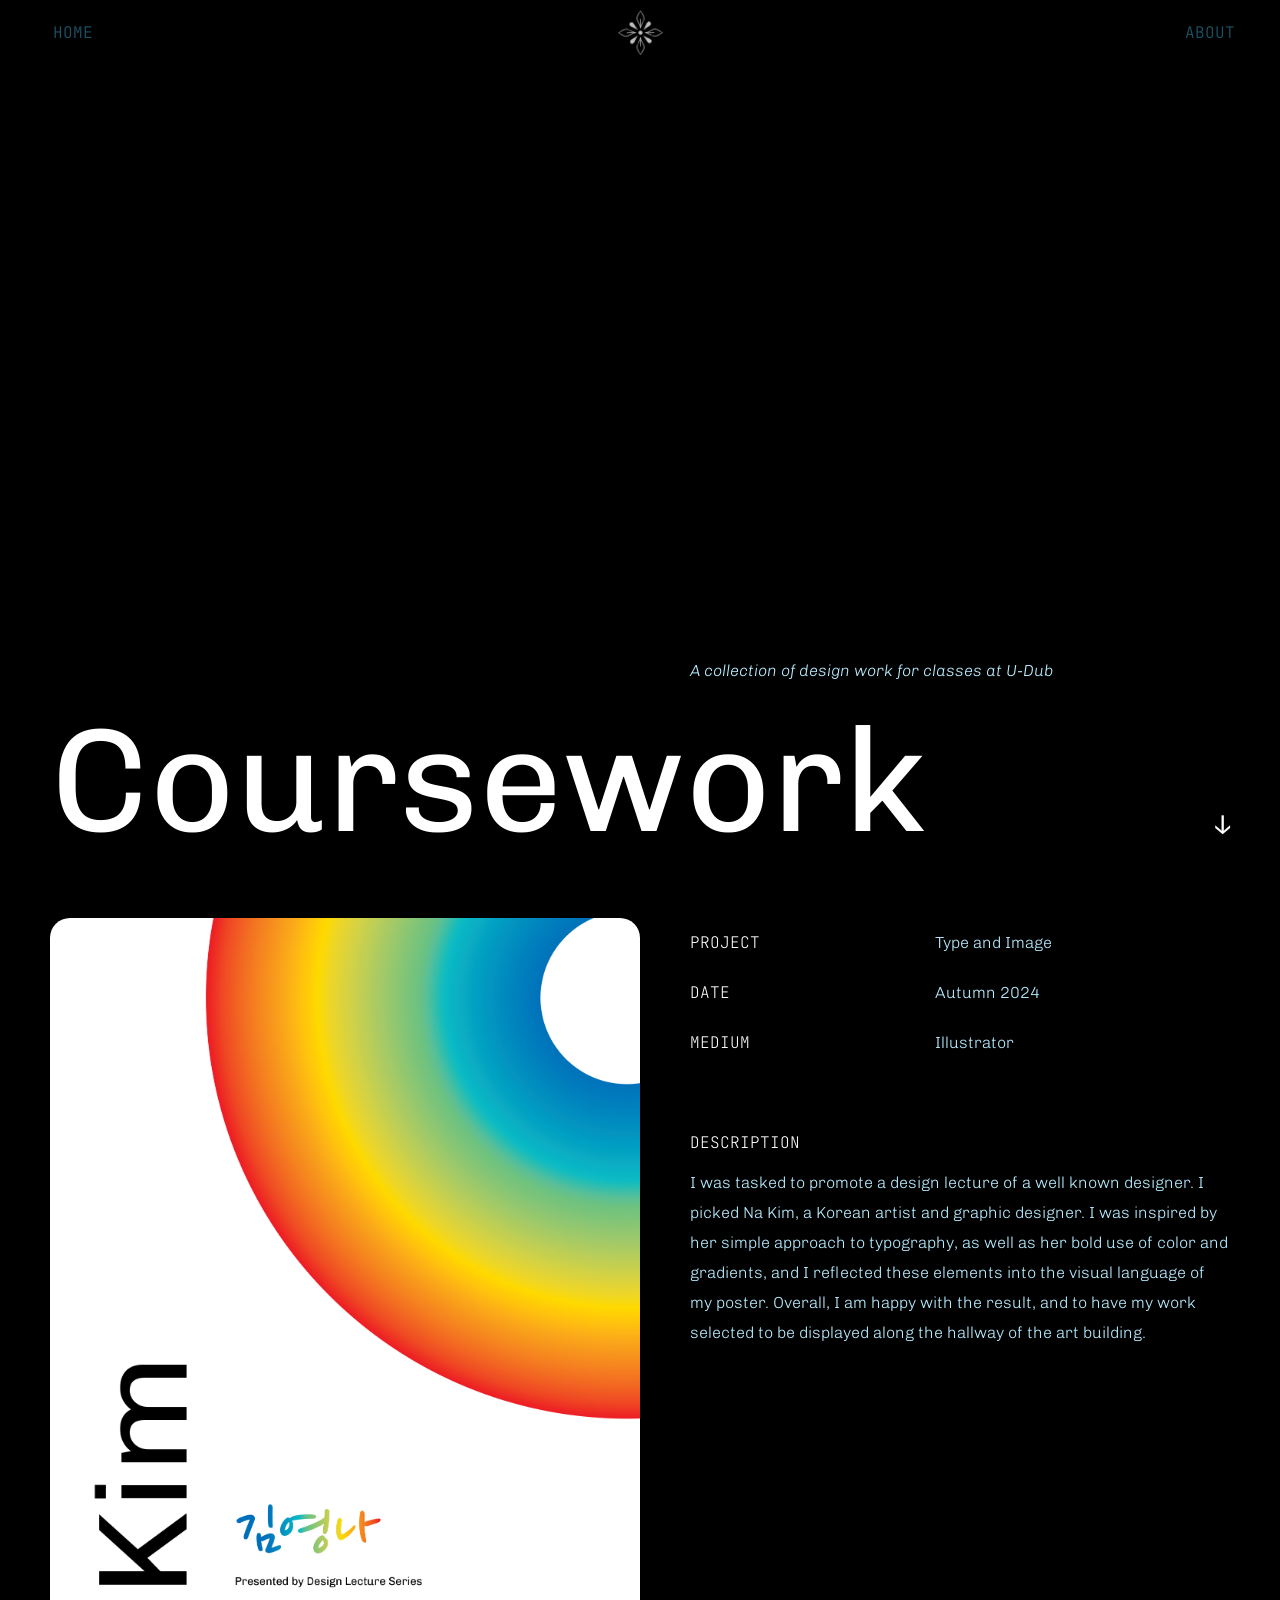
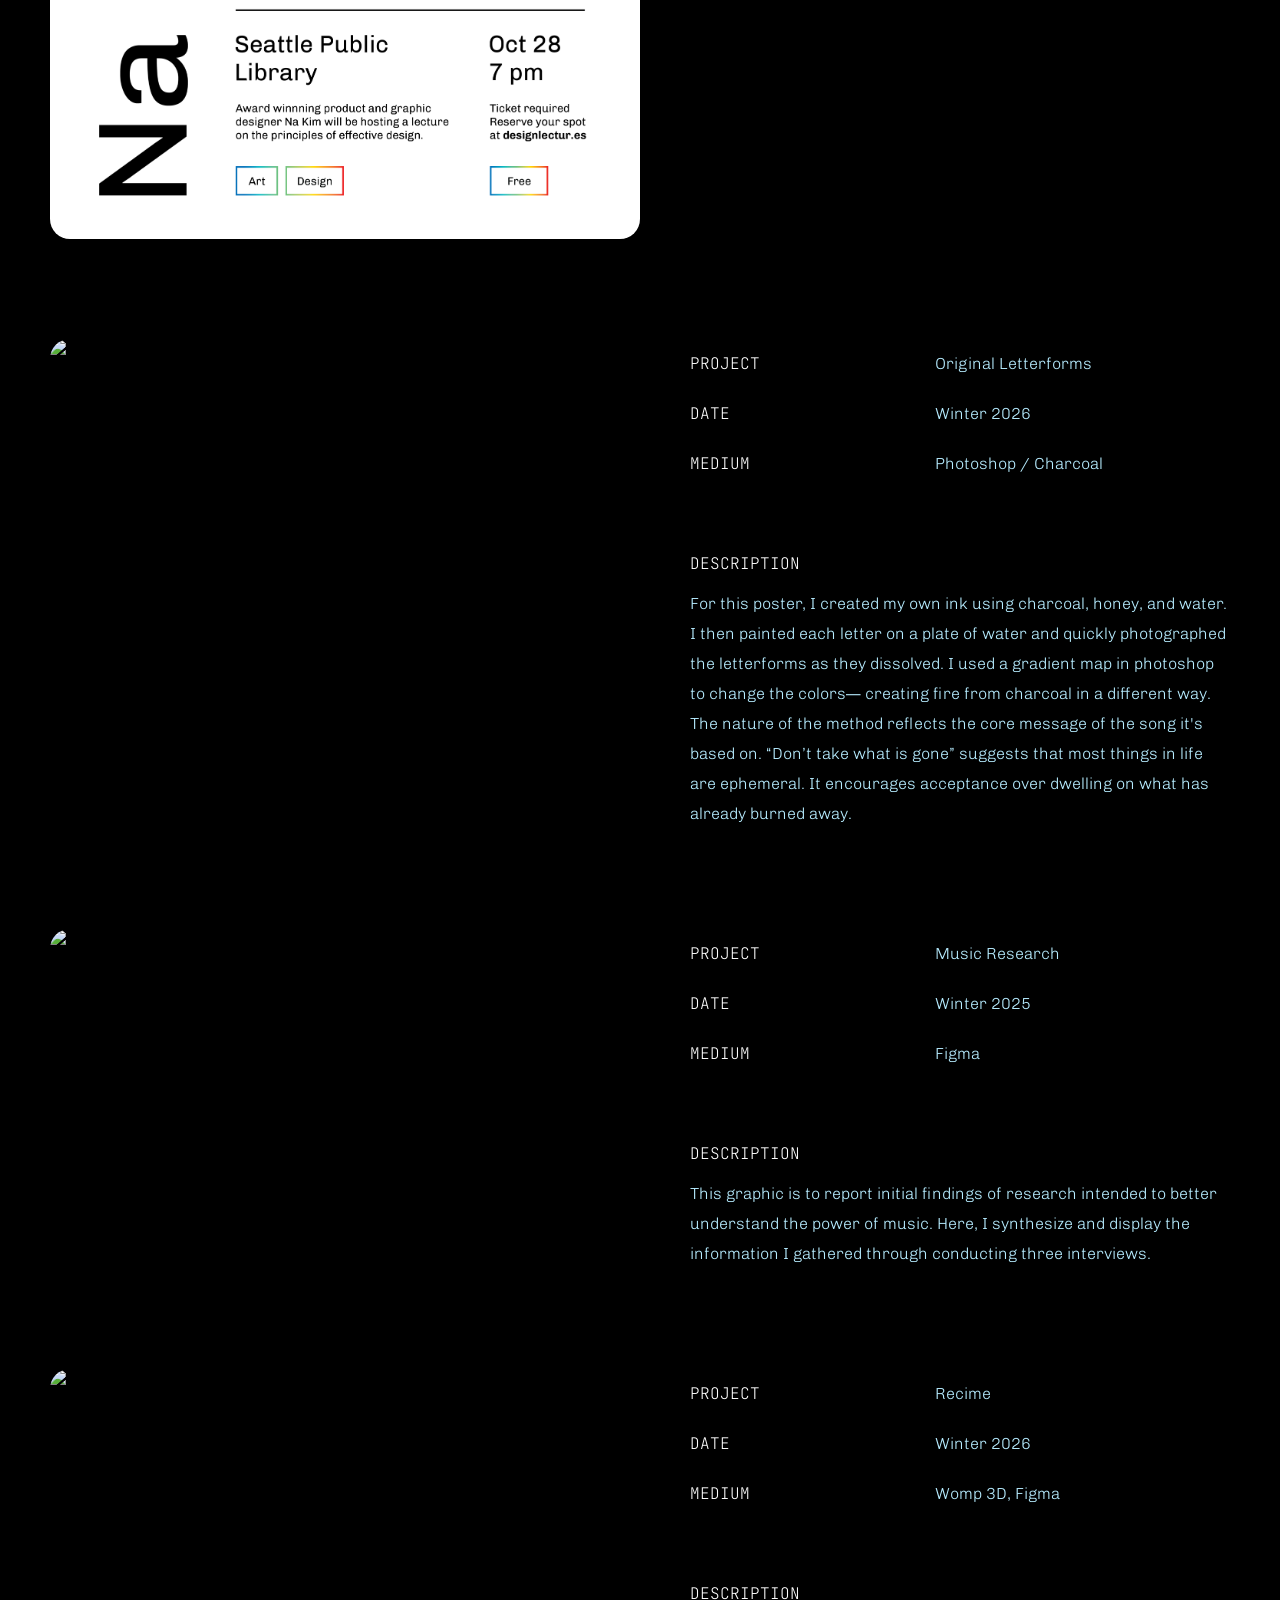
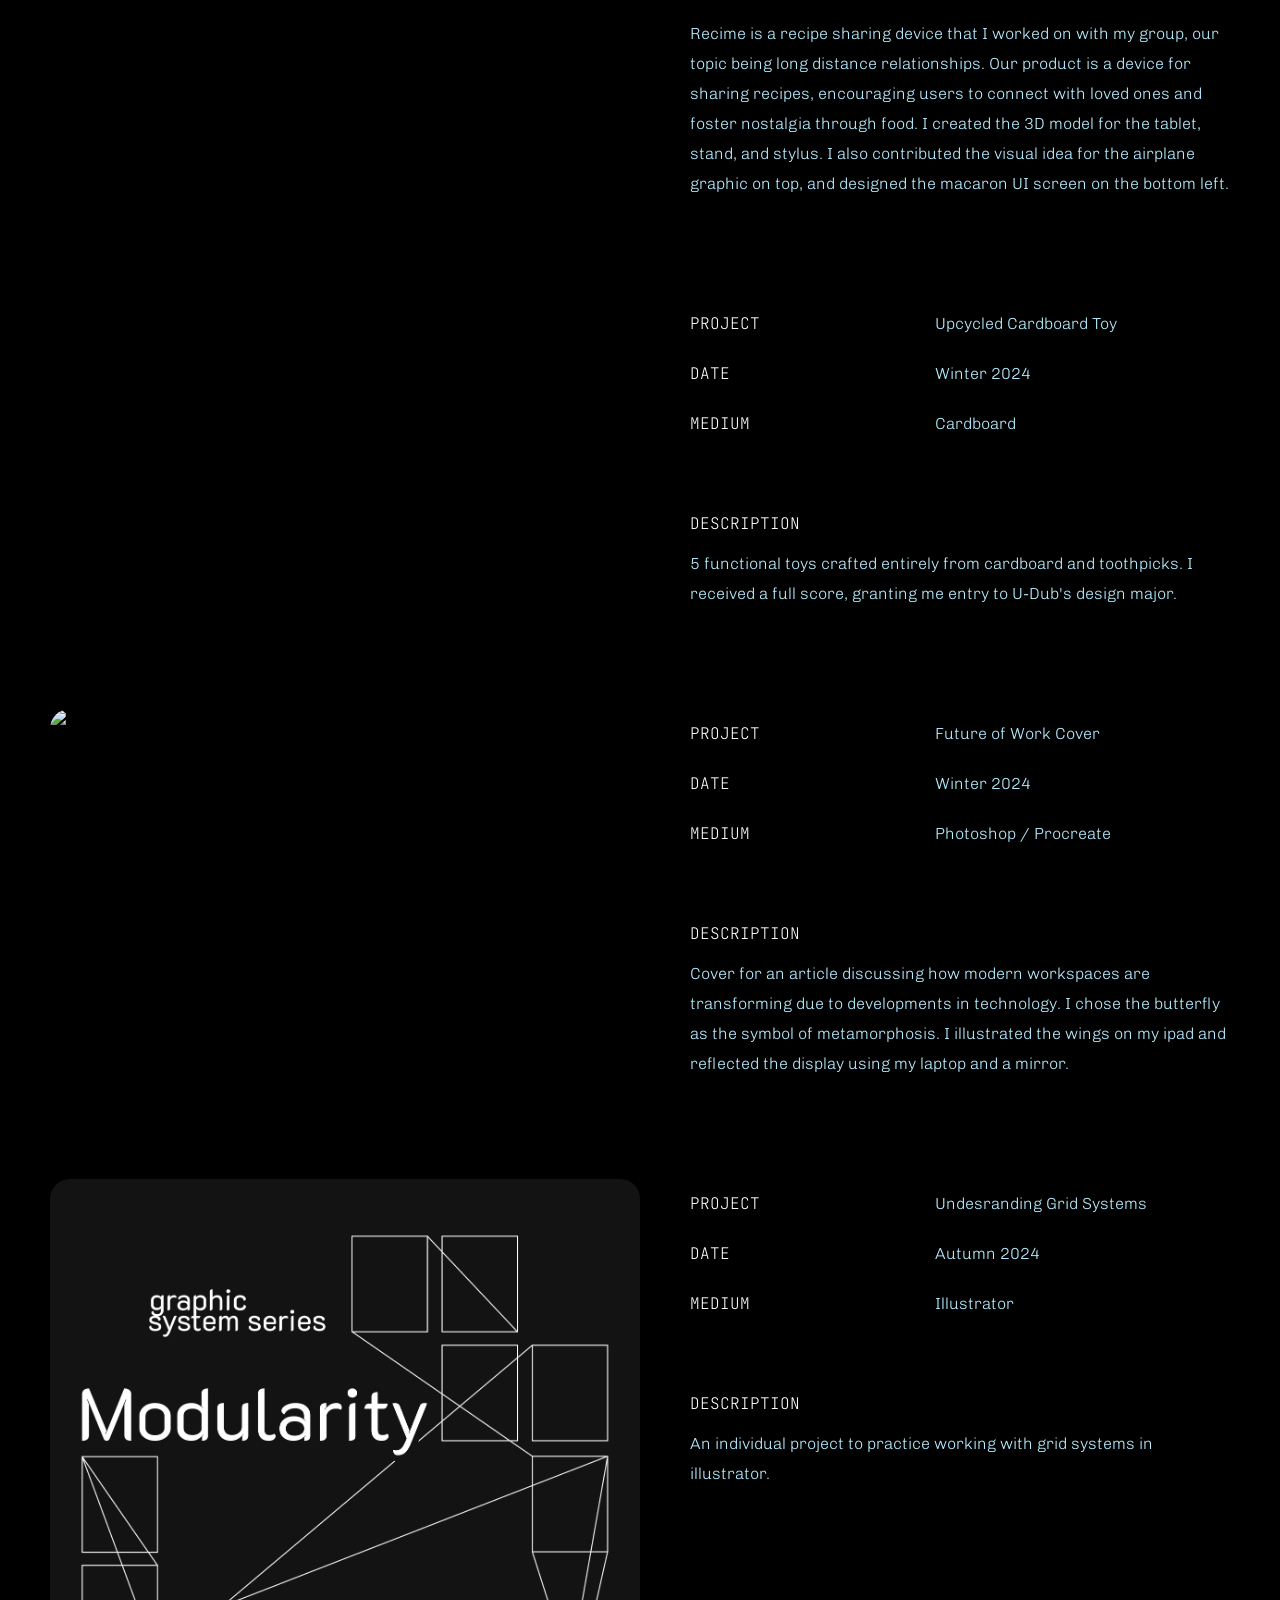
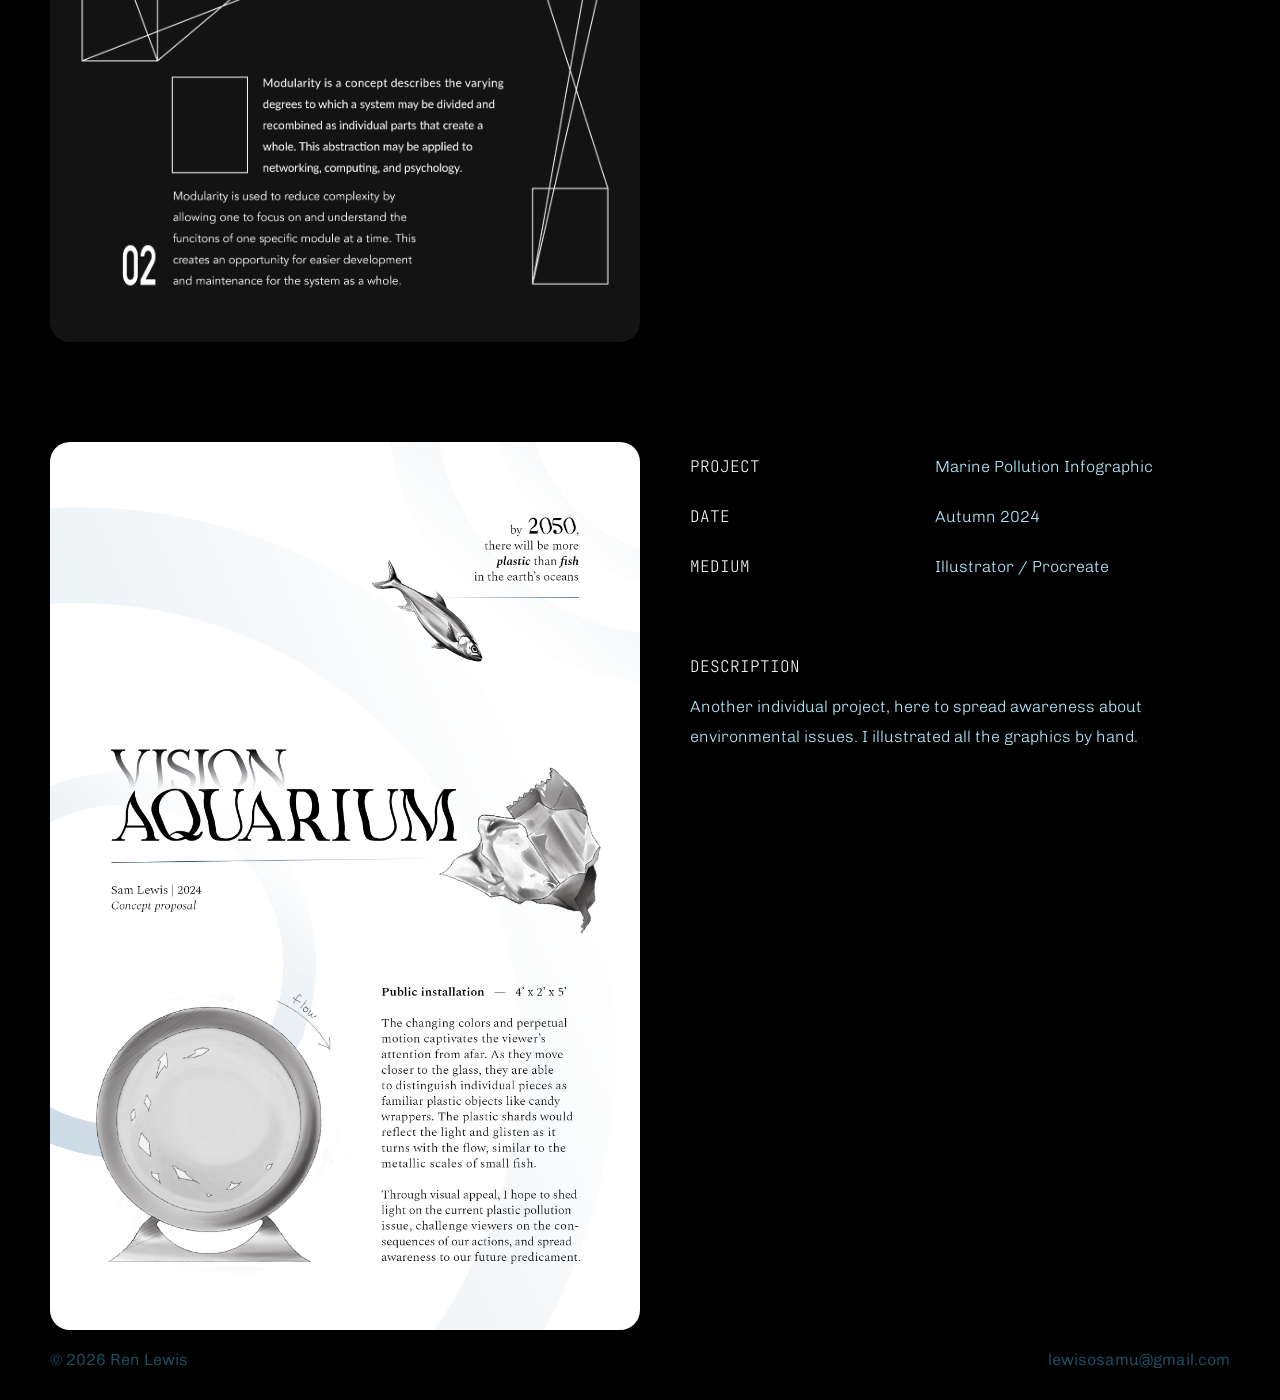
==== design/coursework.html @ 6fc37b75 "Add files via upload" ====
<!DOCTYPE html>
<html>
  <head>
    <title>Ren Lewis</title>
    <link rel="preconnect" href="https://fonts.googleapis.com"><link rel="preconnect" href="https://fonts.gstatic.com" crossorigin><link href="https://fonts.googleapis.com/css2?family=Chivo:ital,wght@0,100..900;1,100..900&display=swap" rel="stylesheet"><<link href="https://fonts.googleapis.com/css2?family=JetBrains+Mono:ital,wght@0,100..800;1,100..800&display=swap" rel="stylesheet">
    <link rel="stylesheet" href="coursework.css">
  </head>
  <body>
    <div class="navigation">
      <a href="../home/home.html" class="nav-item 1">HOME</a>
      <a href="../home/home.html">
        <img class="logo" src="../home/images-home/logo2.png">
      </a>
      <a href="../home/about.html" class="nav-item 2">ABOUT </a>
    </div>
    <div class="hero">
      <div class="heading1">
        <div class="ghost"></div>
        <p class="blurb">A collection of design work for classes at U-Dub</p>
      </div>
        <div class="heading2">
        <p class="title">Coursework</p>
        <p class="arrow">&darr;</p>
      </div>
    </div>
    <div class="master-grid">
      <img src="images-design/nakim.png" class="image">
      <div class="right">
        <div class="obi1">
          <p class="subtitle">Project</p>
          <p class="subtitle">Date</p>
          <p class="subtitle">Medium</p>
        </div>
        <div class="obi2">
          <p class="body">Type and Image</p>
          <p class="body">Autumn 2024</p>
          <p class="body">Illustrator</p>
        </div>
        <div class="obi3">
          <p class="subtitle">Description</p>
          <p class="body2">
            I was tasked to promote a design lecture of a well known designer.
            I picked Na Kim, a Korean artist and graphic designer. I was inspired by her
            simple approach to typography, as well as her bold use of color
            and gradients, and I reflected these elements into the visual language of my poster.
            Overall, I am happy with the result, and to have my work selected
            to be displayed along the hallway of the art building.
          </p>
        </div>
      </div>
      <img src="images-design/gone.png" class="image">
      <div class="right">
        <div class="obi1">
          <p class="subtitle">Project</p>
          <p class="subtitle">Date</p>
          <p class="subtitle">Medium</p>
        </div>
        <div class="obi2">
          <p class="body">Original Letterforms</p>
          <p class="body">Winter 2026</p>
          <p class="body">Photoshop / Charcoal</p>
        </div>
        <div class="obi3">
          <p class="subtitle">Description</p>
          <p class="body2">
            For this poster, I created my own ink using charcoal, 
            honey, and water. I then painted each letter on a plate 
            of water and quickly photographed the letterforms as 
            they dissolved. I used a gradient map in photoshop 
            to change the colors— creating fire from charcoal 
            in a different way. The nature of the method 
            reflects the core message of the song it's based on. 
            “Don’t take what is gone” suggests that most things 
            in life are ephemeral. It encourages acceptance 
            over dwelling on what has already burned away.
          </p>
        </div>
      </div>
      <img src="images-design/remix.png" class="image">
      <div class="right">
        <div class="obi1">
          <p class="subtitle">Project</p>
          <p class="subtitle">Date</p>
          <p class="subtitle">Medium</p>
        </div>
        <div class="obi2">
          <p class="body">Music Research</p>
          <p class="body">Winter 2025</p>
          <p class="body">Figma</p>
        </div>
        <div class="obi3">
          <p class="subtitle">Description</p>
          <p class="body2">
            This graphic is to report initial findings of research intended to
            better understand the power of music. Here, I synthesize and display the information I 
            gathered through conducting three interviews.
          </p>
        </div>
      </div>
      <img class="image" src="images-design/recime.png">
      <div class="right">
        <div class="obi1">
          <p class="subtitle">Project</p>
          <p class="subtitle">Date</p>
          <p class="subtitle">Medium</p>
        </div>
        <div class="obi2">
          <p class="body">Recime</p>
          <p class="body">Winter 2026 </p>
          <p class="body">Womp 3D, Figma</p>
        </div>
        <div class="obi3">
          <p class="subtitle">Description</p>
          <p class="body2">
            Recime is a recipe sharing device that I worked on with my group,
            our topic being long distance relationships. Our product is a device for sharing
            recipes, encouraging users to connect with loved ones and foster nostalgia through food. 
            I created the 3D model for
            the tablet, stand, and stylus. I also contributed the visual idea for the 
            airplane graphic on top, and designed the macaron UI screen on the bottom left.
          </p>
        </div>
      </div>
      <video class="image" autoplay loop muted>
        <source src="images-design/cardboard.mp4" type="video/mp4">
      </video>
      <div class="right">
        <div class="obi1">
          <p class="subtitle">Project</p>
          <p class="subtitle">Date</p>
          <p class="subtitle">Medium</p>
        </div>
        <div class="obi2">
          <p class="body">Upcycled Cardboard Toy</p>
          <p class="body">Winter 2024</p>
          <p class="body">Cardboard</p>
        </div>
        <div class="obi3">
          <p class="subtitle">Description</p>
          <p class="body2">
            5 functional toys crafted entirely from cardboard and toothpicks. I received a full score,
            granting me entry to U-Dub's design major.
          </p>
        </div>
      </div>
      <img src="images-design/nytposter.png" class="image">
      <div class="right">
        <div class="obi1">
          <p class="subtitle">Project</p>
          <p class="subtitle">Date</p>
          <p class="subtitle">Medium</p>
        </div>
        <div class="obi2">
          <p class="body">Future of Work Cover</p>
          <p class="body">Winter 2024</p>
          <p class="body">Photoshop / Procreate</p>
        </div>
        <div class="obi3">
          <p class="subtitle">Description</p>
          <p class="body2">
            Cover for an article discussing how modern workspaces are transforming
            due to developments in technology. I chose the butterfly as the symbol
            of metamorphosis. I illustrated the wings on my ipad and 
            reflected the display using my laptop and a mirror.
          </p>
        </div>
      </div>
      <img src="images-design/modularity.png" class="image">
      <div class="right">
        <div class="obi1">
          <p class="subtitle">Project</p>
          <p class="subtitle">Date</p>
          <p class="subtitle">Medium</p>
        </div>
        <div class="obi2">
          <p class="body">Undesranding Grid Systems</p>
          <p class="body">Autumn 2024</p>
          <p class="body">Illustrator</p>
        </div>
        <div class="obi3">
          <p class="subtitle">Description</p>
          <p class="body2">
            An individual project to practice working with grid 
            systems in illustrator.
          </p>
        </div>
      </div>
      <img src="images-design/aquarium.png" class="image">
      <div class="right">
        <div class="obi1">
          <p class="subtitle">Project</p>
          <p class="subtitle">Date</p>
          <p class="subtitle">Medium</p>
        </div>
        <div class="obi2">
          <p class="body">Marine Pollution Infographic</p>
          <p class="body">Autumn 2024</p>
          <p class="body">Illustrator / Procreate</p>
        </div>
        <div class="obi3">
          <p class="subtitle">Description</p>
          <p class="body2">
           Another individual project, here to spread awareness about
           environmental issues. I illustrated all the graphics by hand.
          </p>
        </div>
      </div>
    </div>
    <div class="footer">
        <p class="credits">&#169 2026 Ren Lewis</p>
        <a href="mailto:lewisosamu@gmail.com" target="_blank" class="gmail">lewisosamu@gmail.com</a>
    </div>
  </body>
</html>
---- design/coursework.css ----
html {
  overscroll-behavior: none;
}
body {
  margin: 0;
  padding: 0;
  background-color: rgb(0, 0, 0);
}

.navigation {
  top: 0;
  z-index: 4;
  display: flex;
  position:fixed;
  background: linear-gradient(to bottom,
    rgba(0, 0, 0) 10%,
    rgba(0, 0, 0, 0.75) 95%,
    transparent);
  width: calc(100% - 100px);
  height: 65px;
  align-items: center;
  justify-content: space-between;
  padding-left: 50px;
  padding-right: 50px;
  backdrop-filter: blur(10px);
  -webkit-backdrop-filter: blur(10px);
}
.logo {
  opacity: 75%;
  height: 45px;
  width: 45px;
  vertical-align: middle;
  transition: .5s;
}
.logo:hover {
  opacity: 1;
}
.nav-item {
  width: 45px;
  display: inline-block;
  text-decoration: none;
  color:rgba(69, 205, 255, 0.4);
  font-family: JetBrains mono;
  font-weight: 300;
  transition: .5s;
  text-align: center;
}
.nav-item:hover {
  opacity: 1;
  color:rgb(182, 236, 255);
}

.hero {
  height: 100vh;
  width: 100vw;
  display: flex;
  flex-direction: column;
}
.heading1 {
  margin-top: auto;
  display: flex;
}
.ghost {
  flex: 1;
  margin-left: 50px;
}
.blurb {
  flex: 1;
  color:rgb(182, 236, 255);
  font-family: chivo;
  font-size: 1rem;
  font-weight: 200;
  font-style: italic;
  line-height: 45px;
  margin: 0 0 0 50px;
}
.heading2 {
  display: flex;
  margin: 0 0 50px 0;
  justify-content: space-between;
}
.title {
  margin: 0 0 0 50px;
  width: fit-content;
  font-family: chivo;
  color: white;
  font-weight: 400;
  font-size: 11.5vw;
  display: inline;
}
.arrow {
  margin-right: 50px;
  font-size: 2vw;
  font-family: JetBrains mono;
  color: white;
  align-self: end;
  display: inline;
}

.master-grid {
  display: grid;
  margin: 0 50px 0 50px;
  width: calc(100% - 100px);
  grid-template-columns: 1fr 1fr;
  row-gap: 100px;
}
.image {
  grid-column: 1;
  width: 100%;
  min-width: 40vw;
  object-fit: cover;
  border-radius: 20px;
}
.right {
  display: grid;
  grid-template-columns: 1fr 1fr;
  grid-template-rows: min-content;
}
.line {
  color:rgba(69, 205, 255, 0.3);
  width: calc (100% - 100px);   
  grid-column: 1/3;
  border-bottom: solid 1px;
  margin: 0 0 0 50px;
}
.obi1 {
  grid-column: 1;
  display: flex;
  flex-direction: column;
}
.obi2 {
  grid-column: 2;
  display: flex;
  flex-direction: column;
  min-width: 0;
}
.obi3 {
  grid-column: 1/3;
  display: flex;
  flex-direction: column;
  margin-top: 50px;
}
.subtitle {
  font-family: JetBrains mono;
  text-transform: uppercase;
  color: white;
  font-size: 1rem;
  font-weight: 200;
  line-height: 50px;
  margin: 0 50px 0 50px;
}
.body {
  color:rgb(182, 236, 255);
  font-family: chivo;
  font-size: 1rem;
  font-weight: 200;
  line-height: 50px;
  margin: 0;
  overflow: hidden;
  white-space: nowrap;
  text-overflow: ellipsis;
}
.body2 {
  display: block;
  grid-column: 1 / 3;
  color:rgb(182, 236, 255);
  font-family: chivo;
  font-size: 1rem;
  font-weight: 200;
  line-height: 30px;
  margin: 0 0 0 50px;
}

.footer {
  height: 50px;
  margin: 0px 50px 0px 50px;
  padding-top: 20px;
  background-color: rgb(0, 0, 0);
  z-index: 3;
  position: relative;
  display: flex;
  justify-content: space-between;
}
.credits, .gmail {
  font-family: chivo;
  color:rgba(69, 205, 255, 0.4);
  font-weight: 300;
  margin-top: 0;
  display: inline-block;
  text-decoration: none;
  transition: .5s;
}
.gmail:hover {
  color: rgb(182, 236, 255);
}
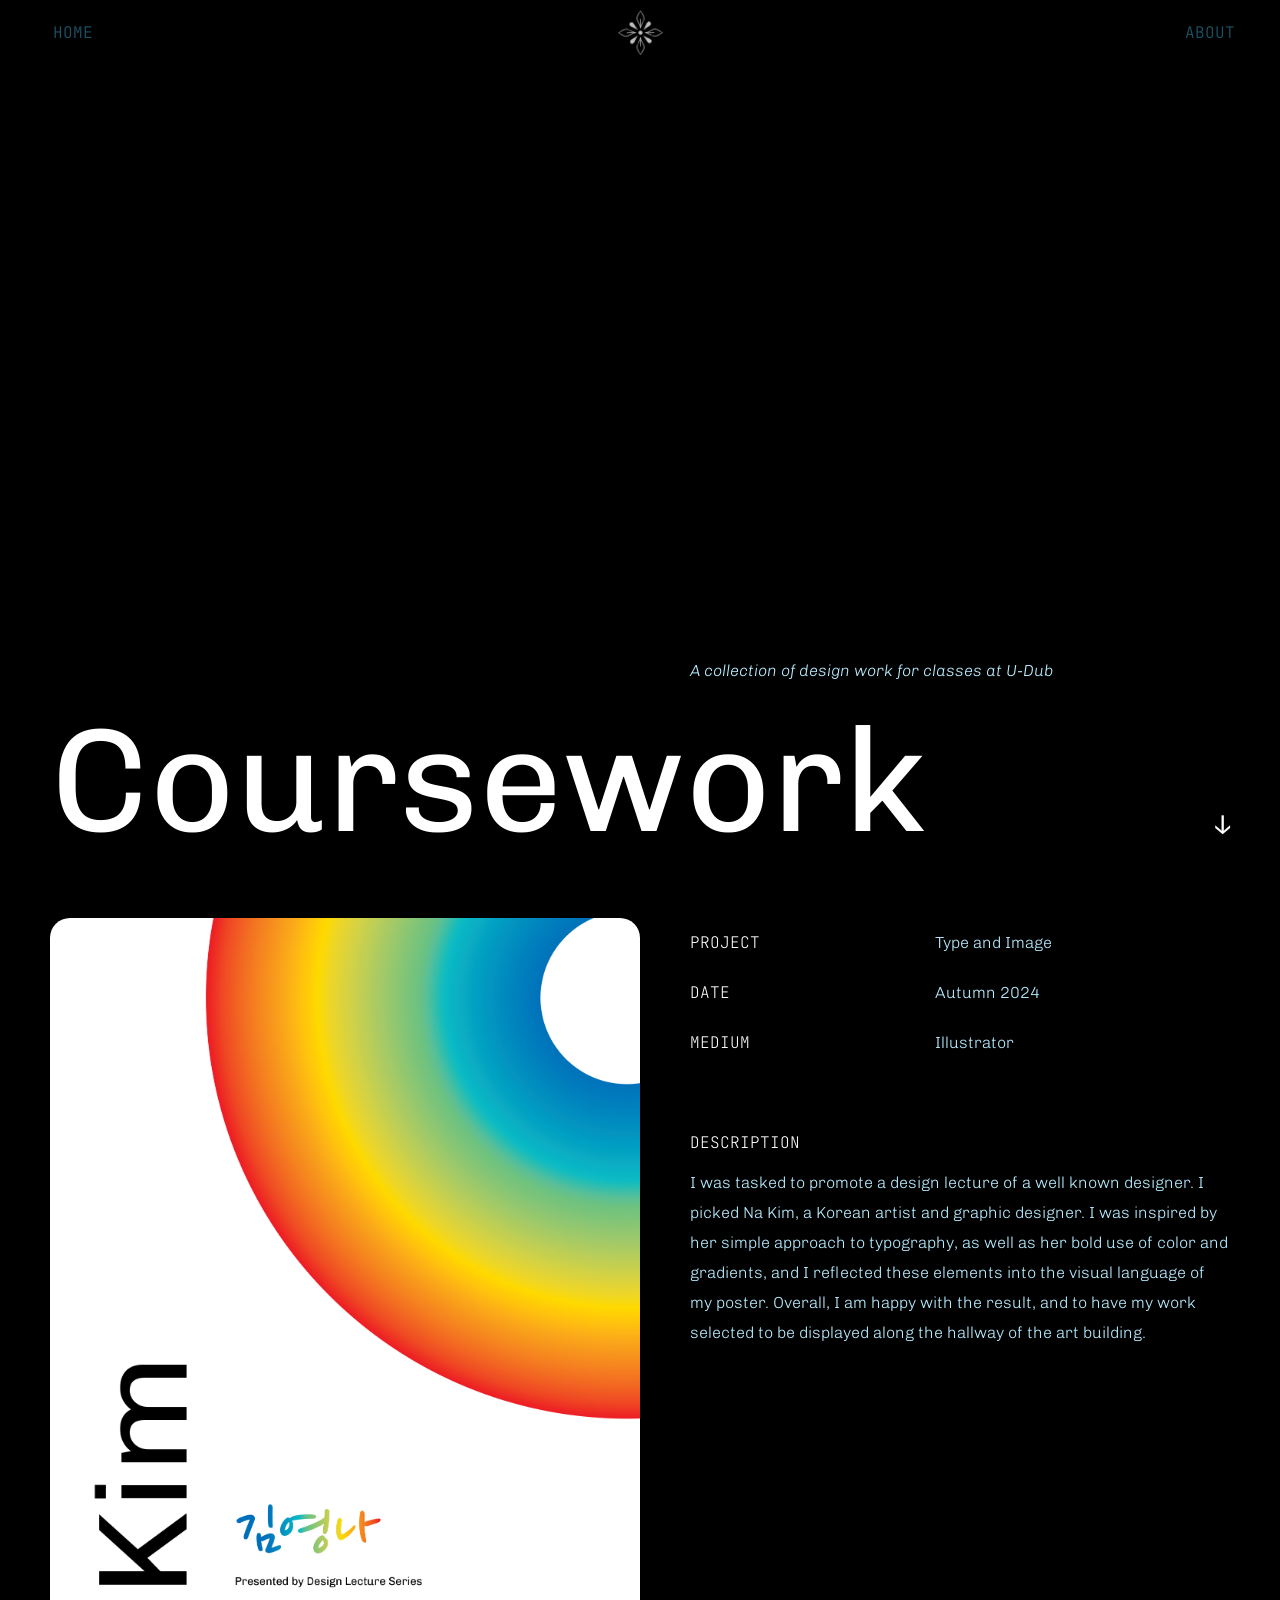
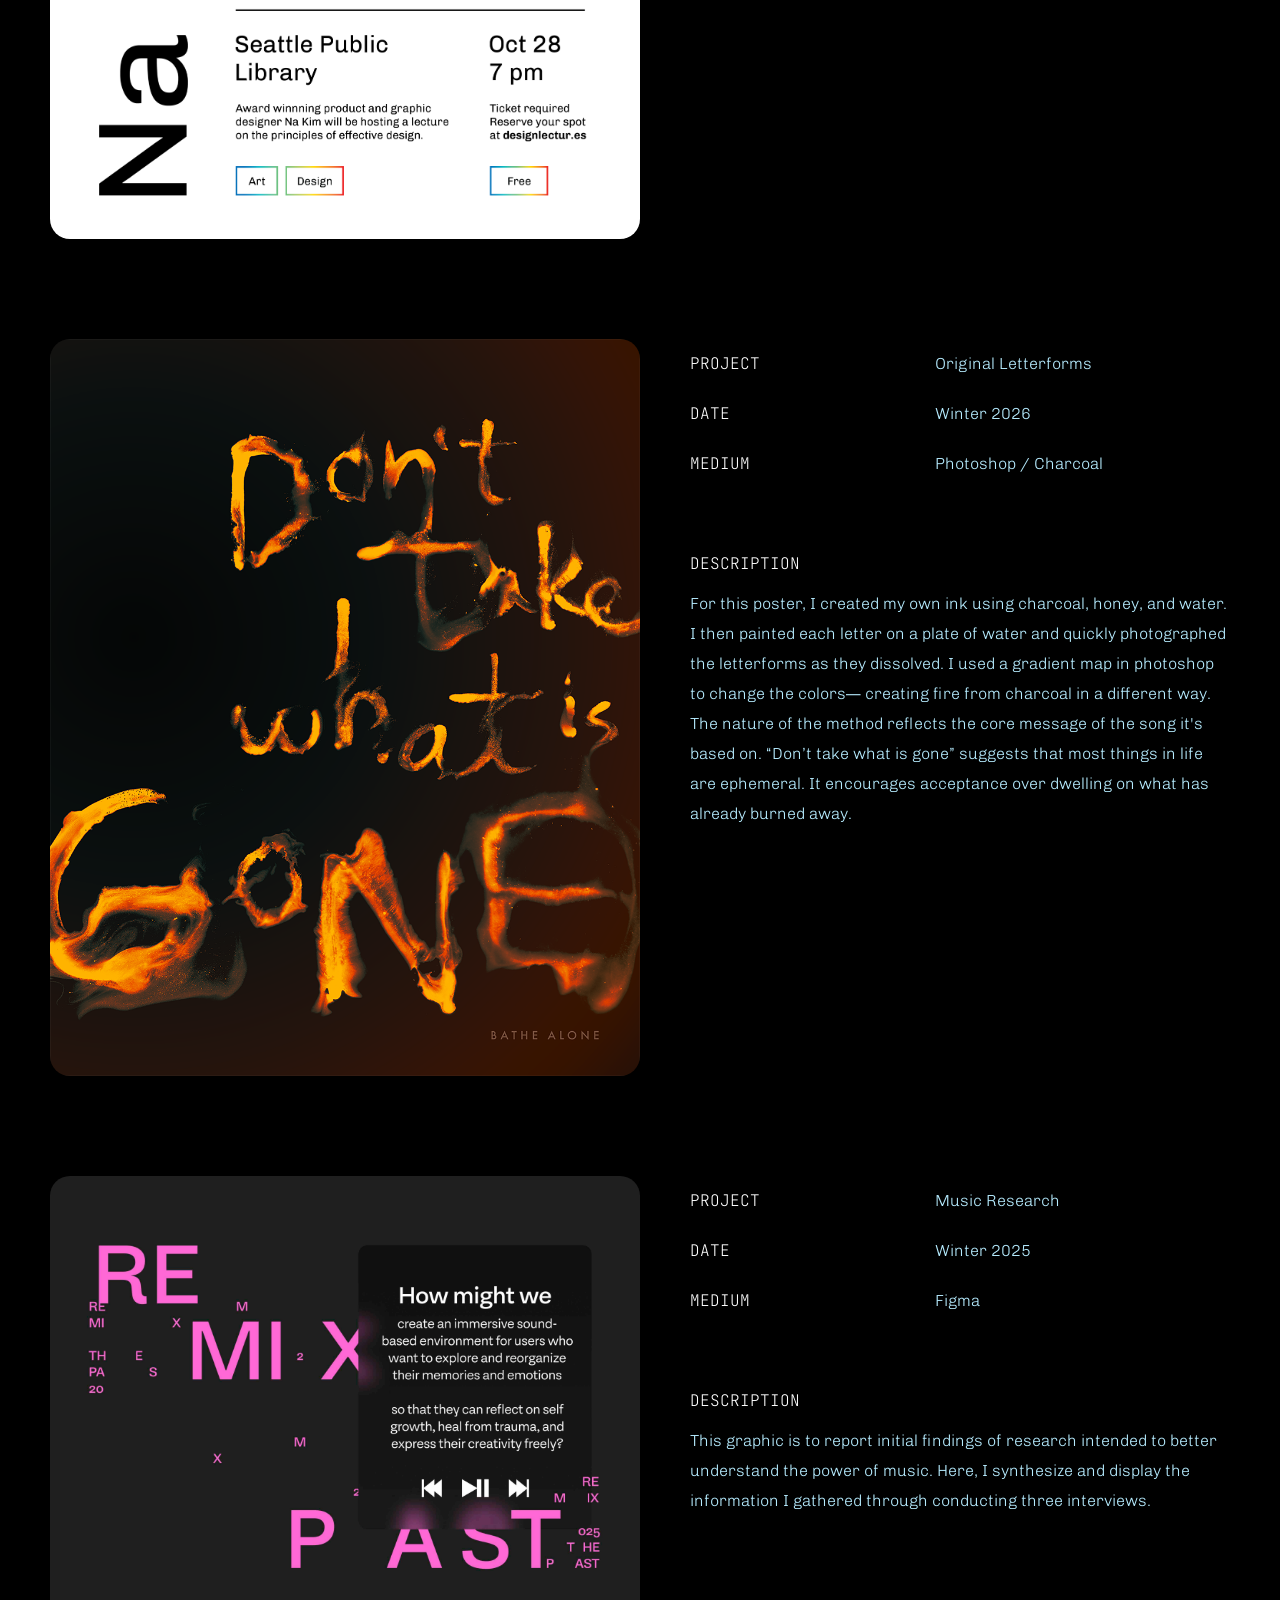
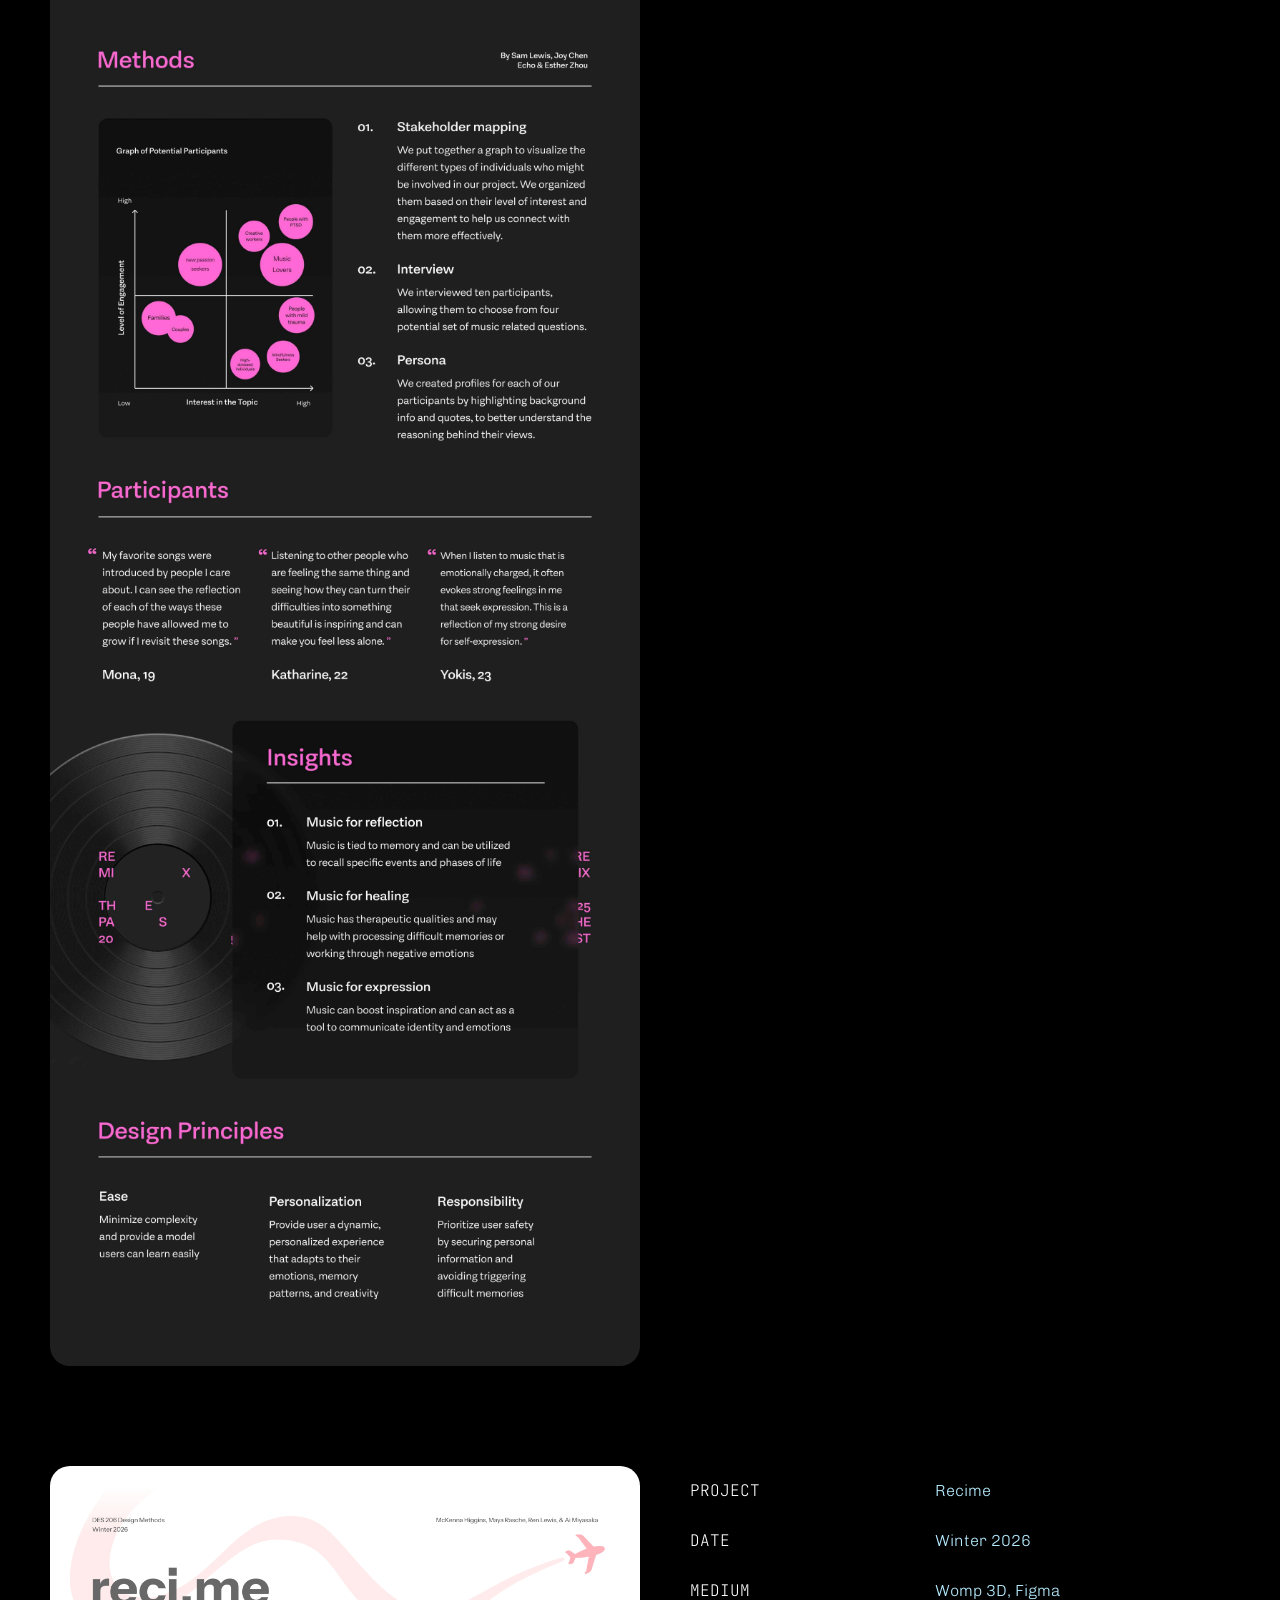
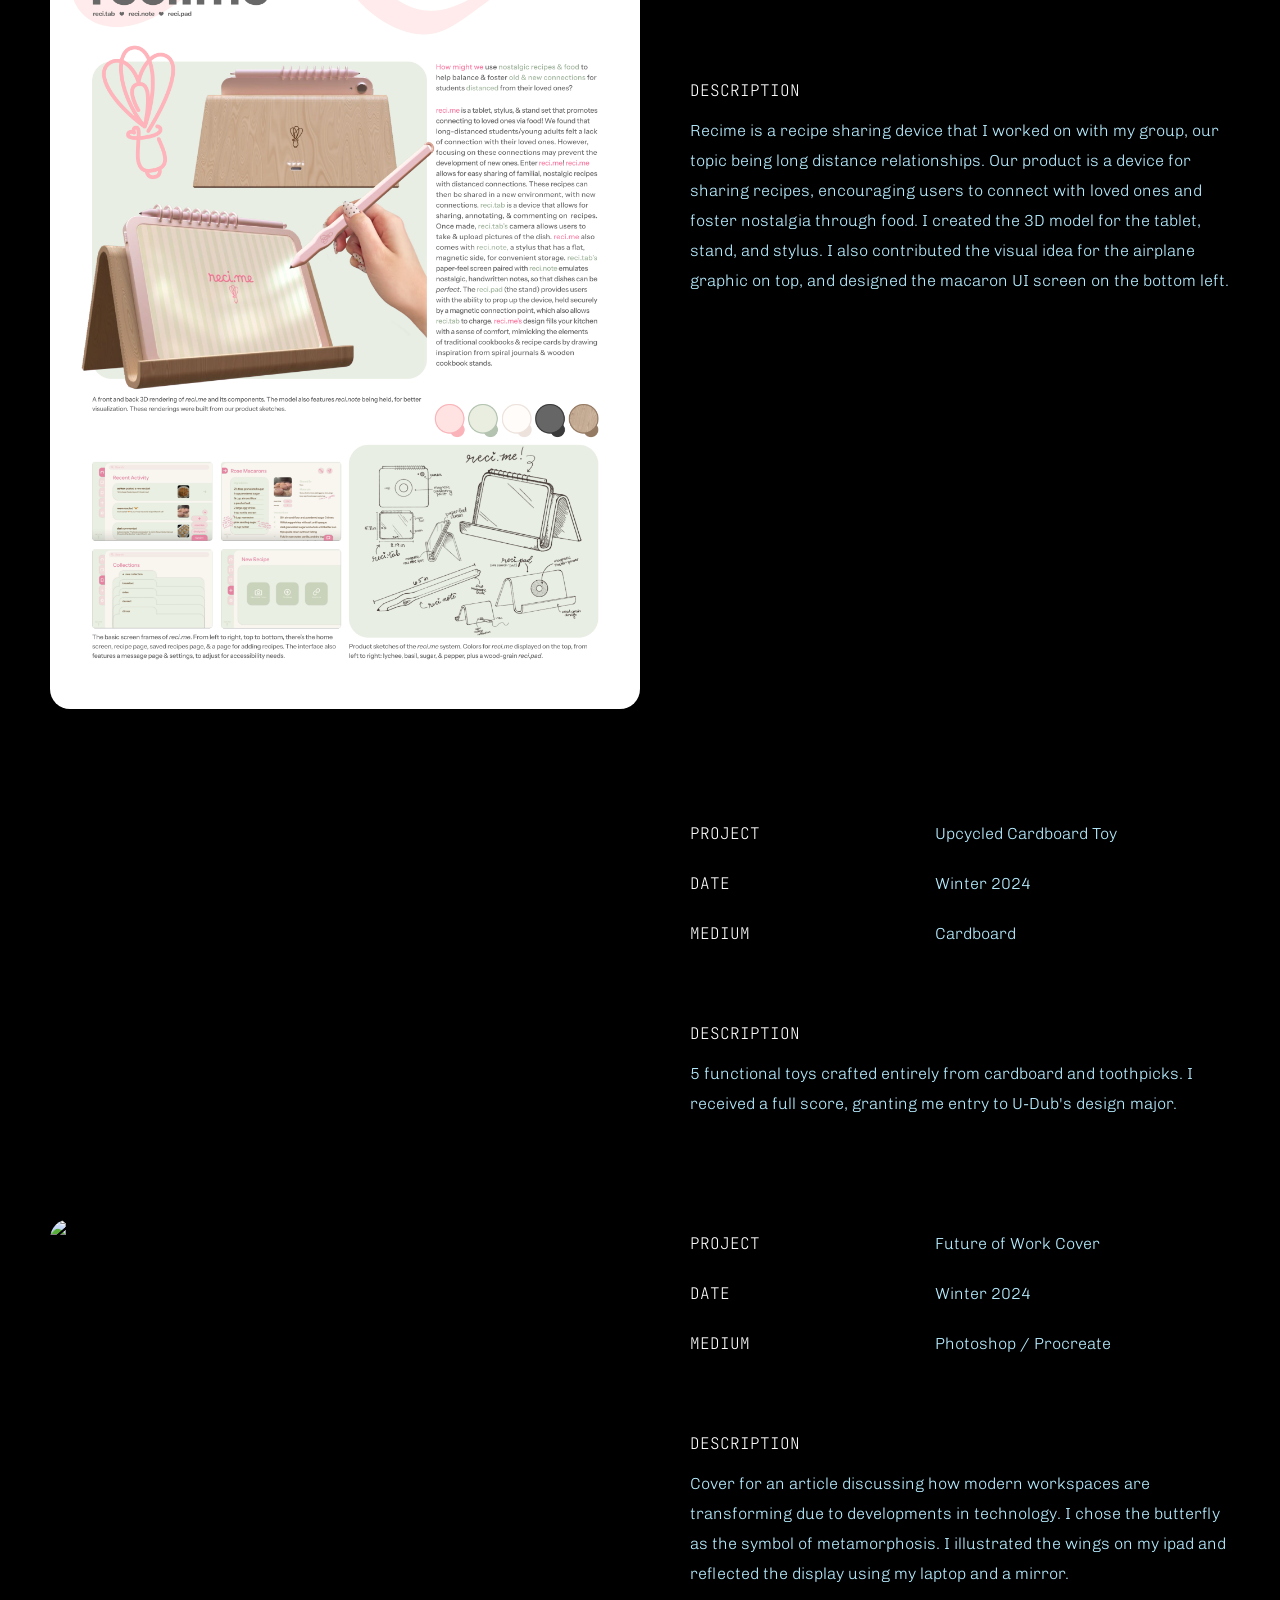
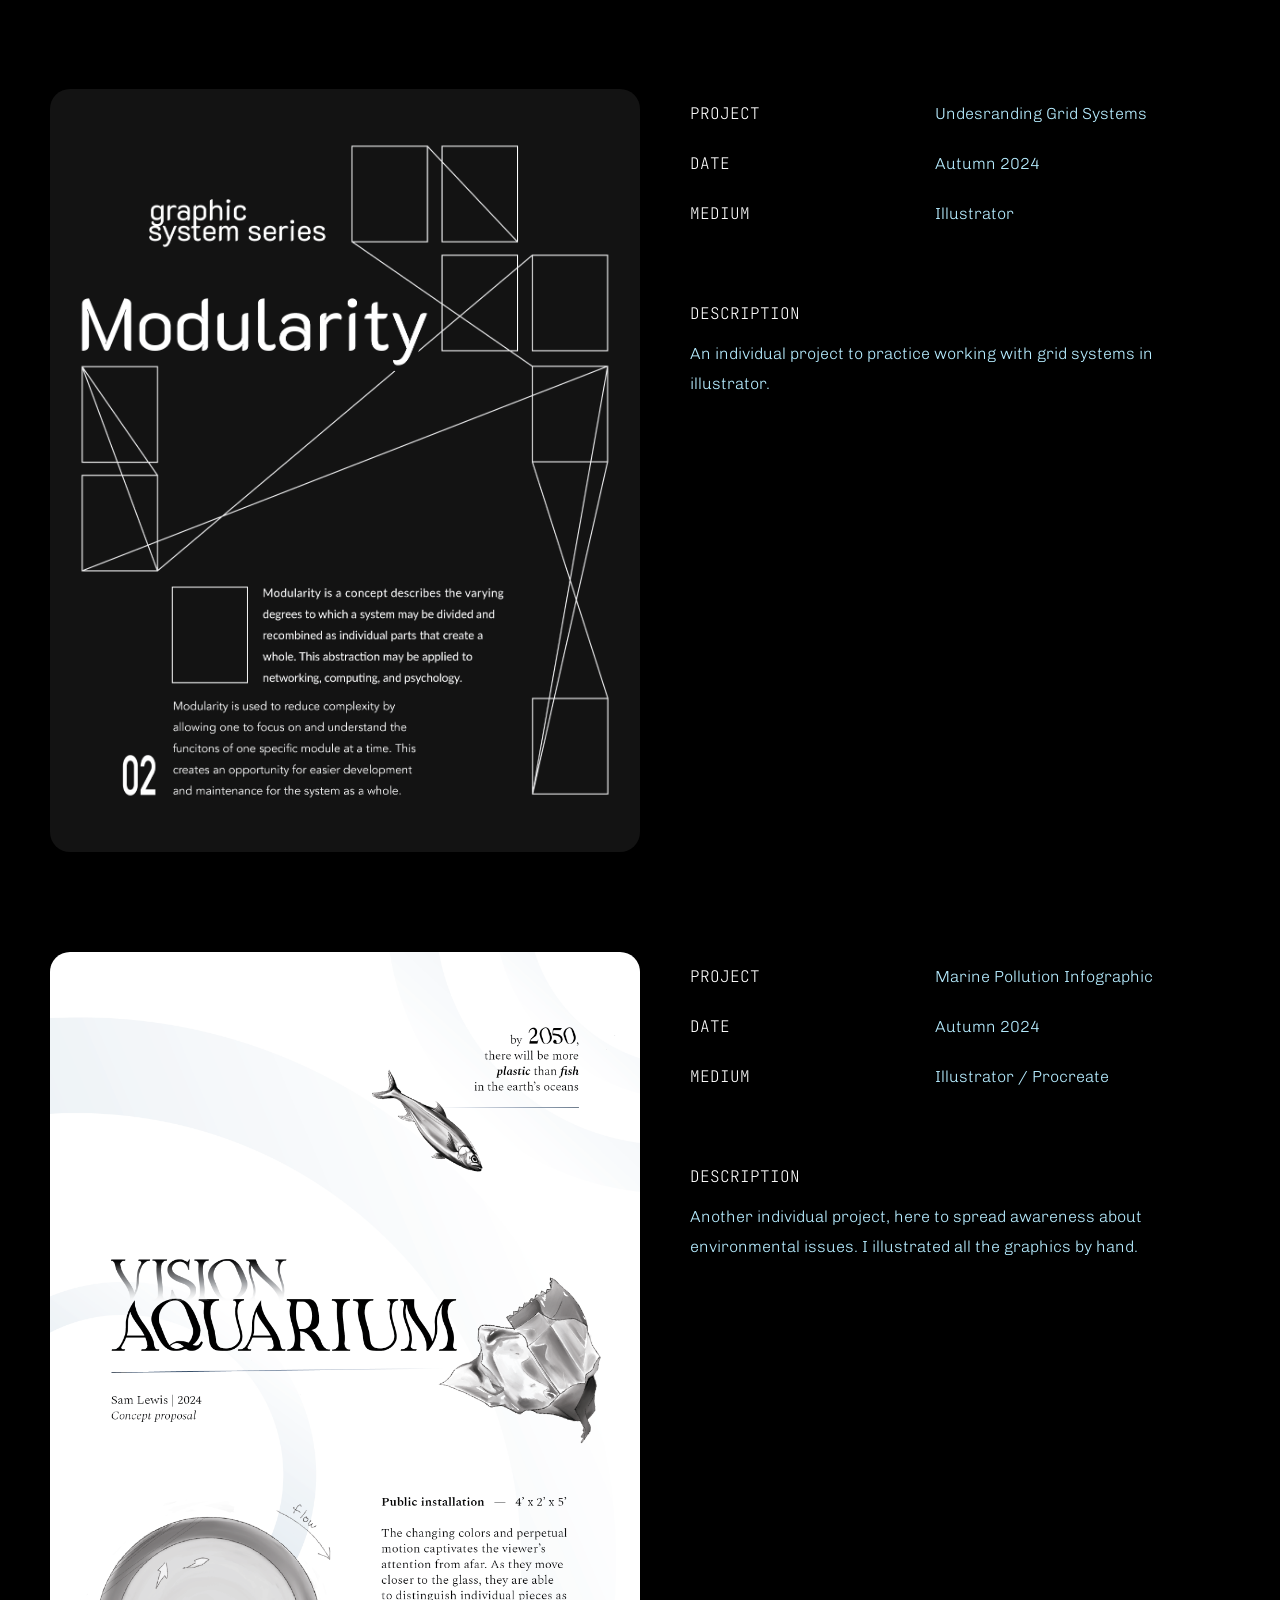
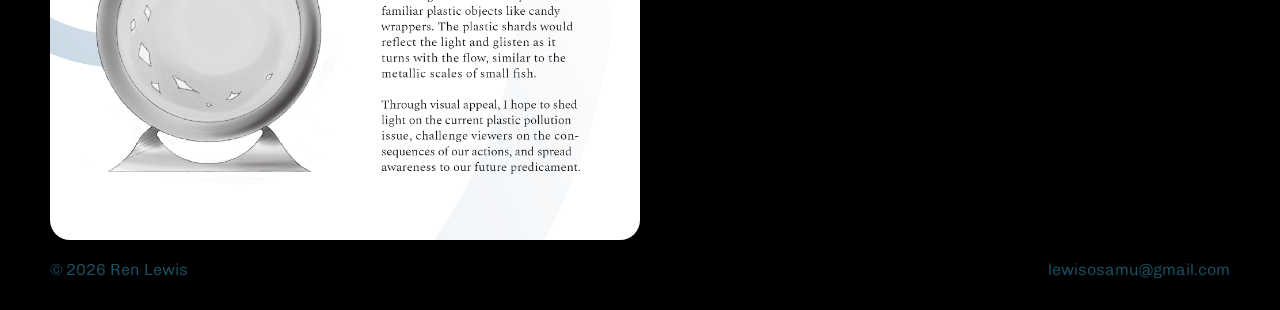
==== commit 2c3e70ec: "Update coursework.html" ====
--- a/design/coursework.html
+++ b/design/coursework.html
@@ -76,7 +76,7 @@
           </p>
         </div>
       </div>
-      <img src="images-design/remix.png" class="image">
+      <img src="images-design/remix.jpeg" class="image">
       <div class="right">
         <div class="obi1">
           <p class="subtitle">Project</p>
@@ -211,4 +211,4 @@
         <a href="mailto:lewisosamu@gmail.com" target="_blank" class="gmail">lewisosamu@gmail.com</a>
     </div>
   </body>
-</html>+</html>
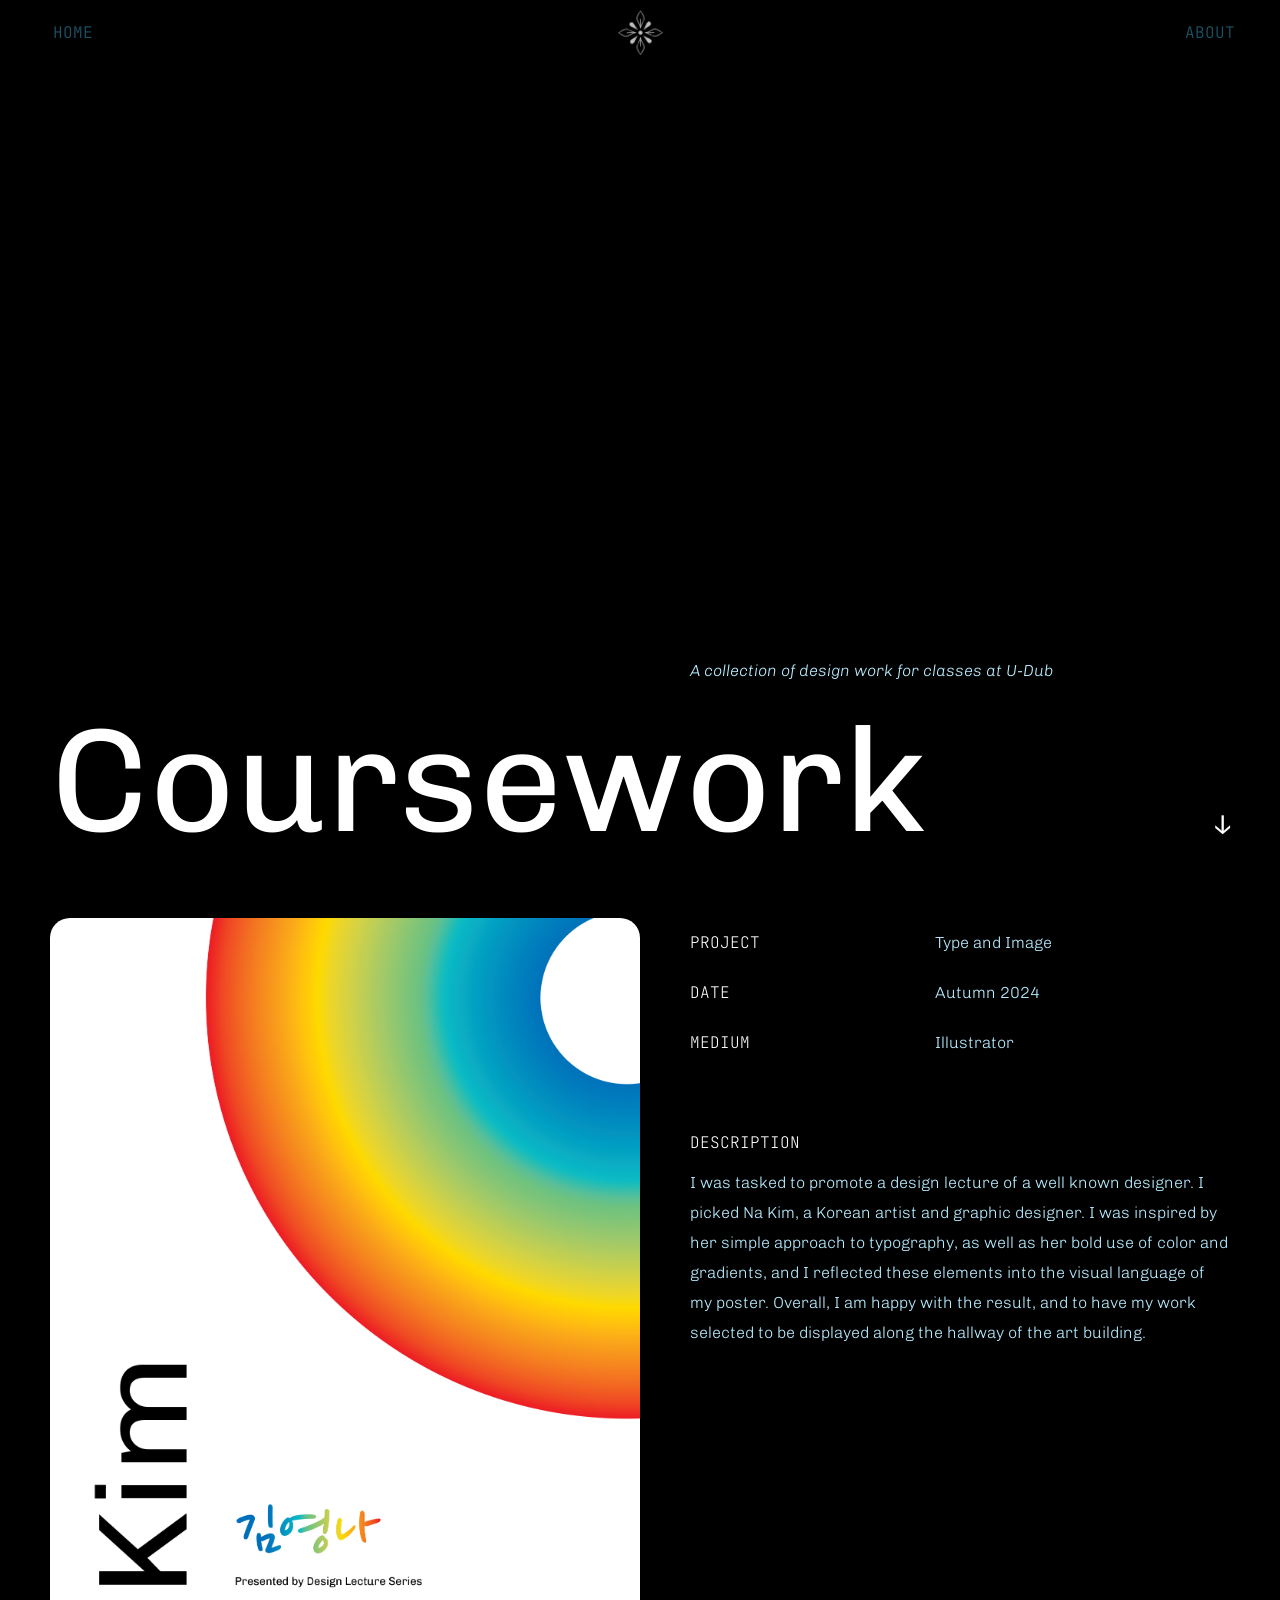
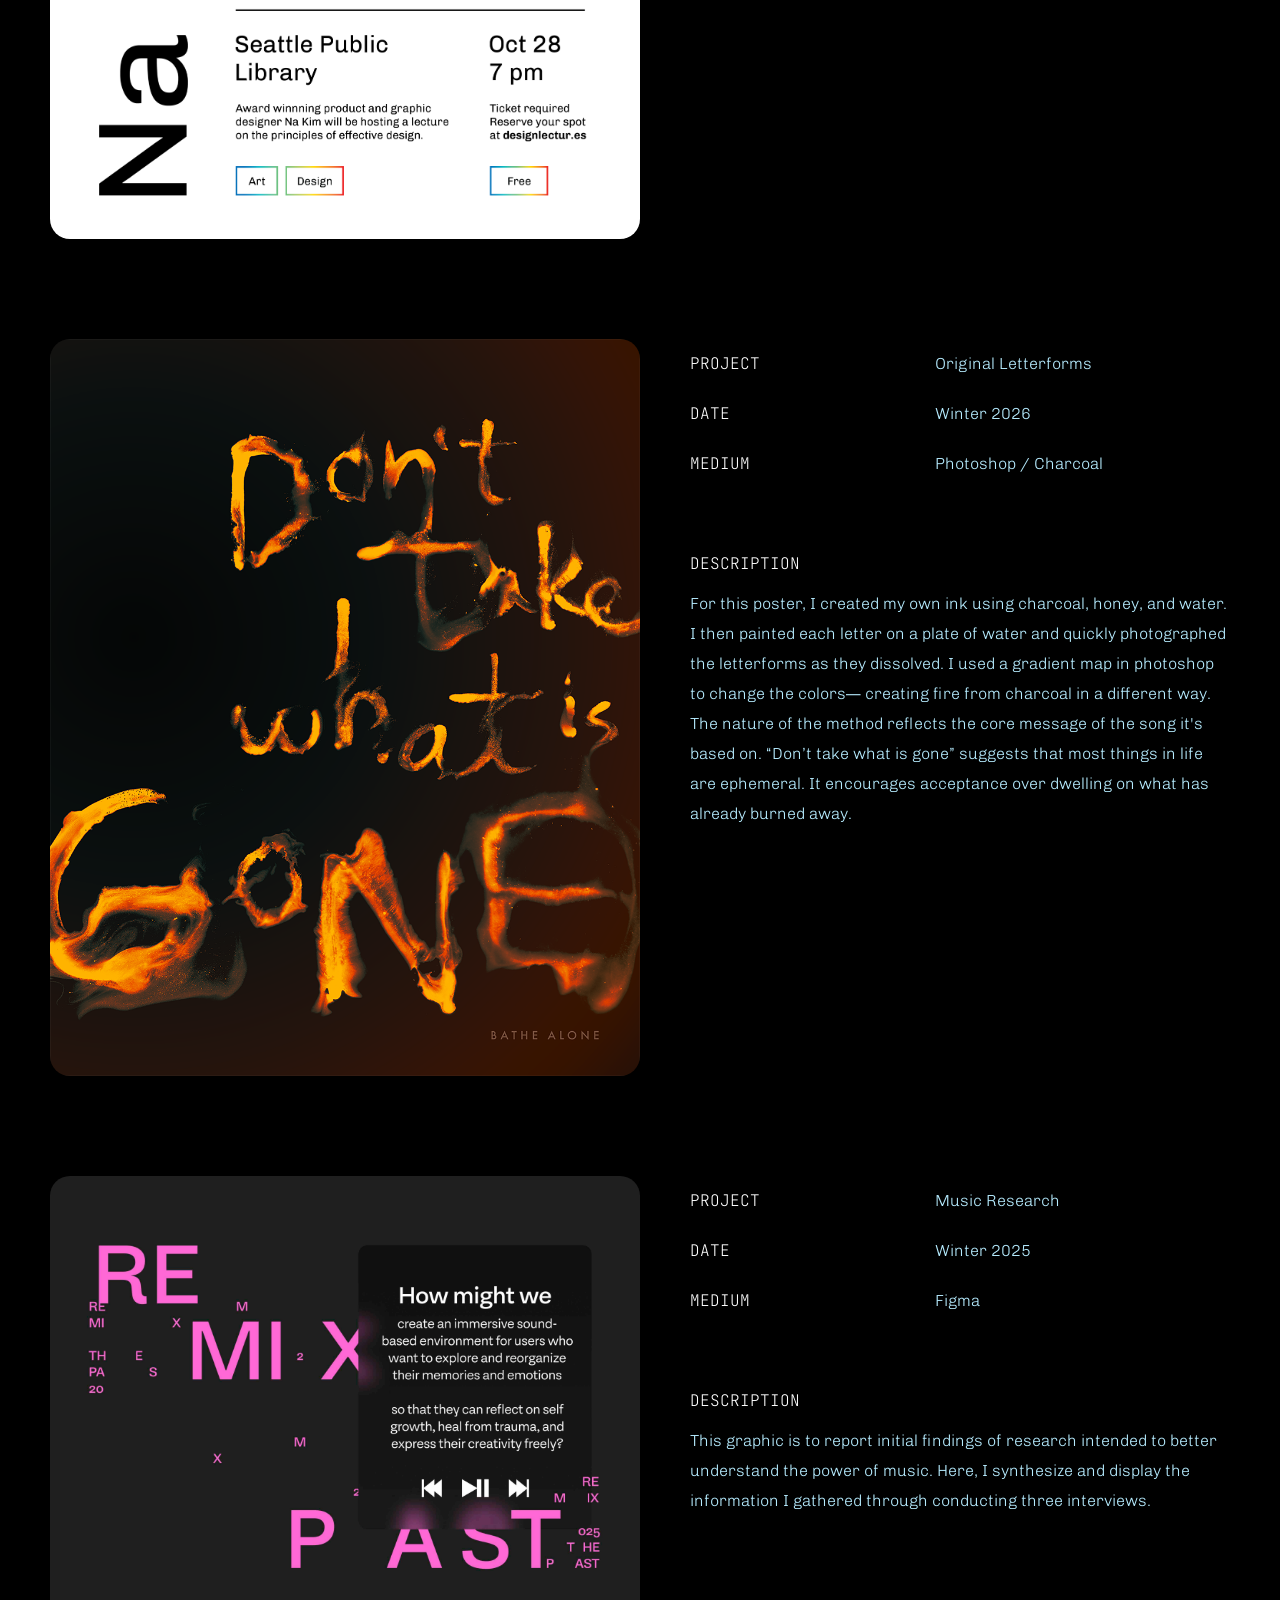
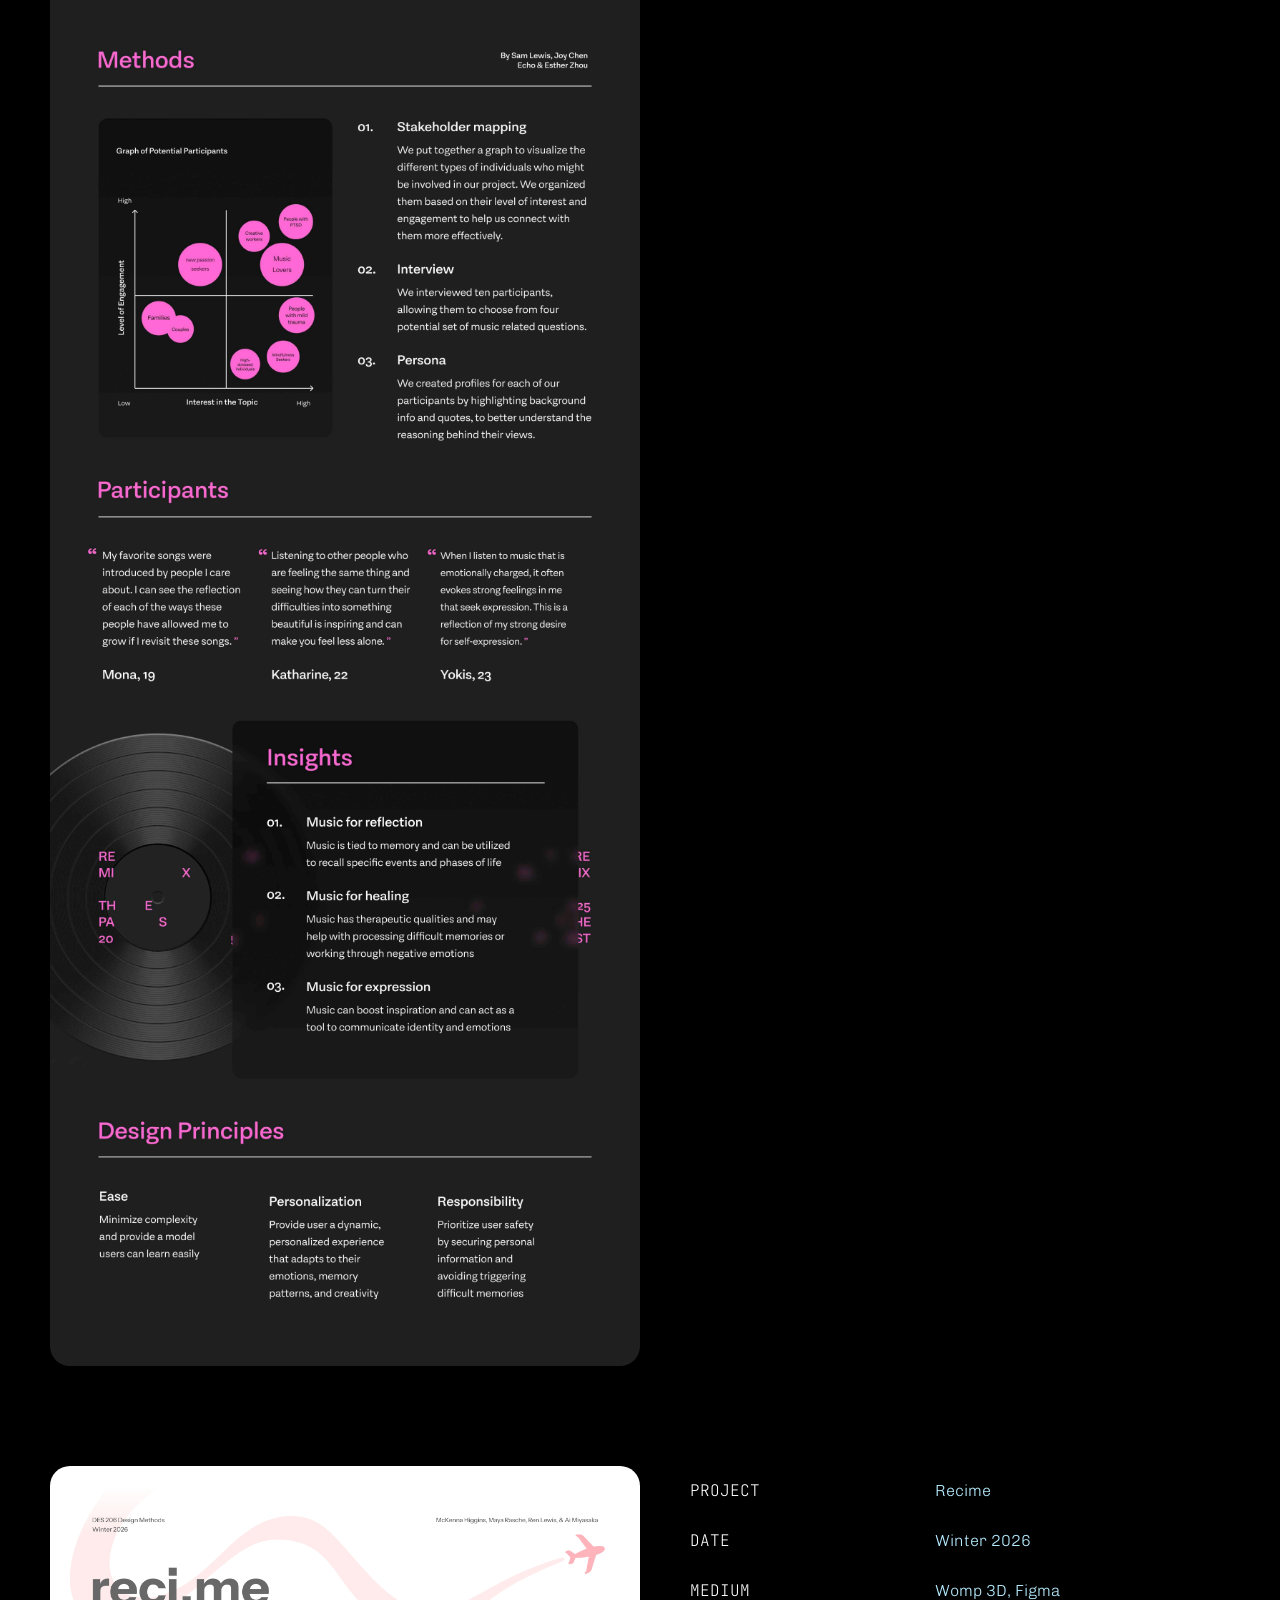
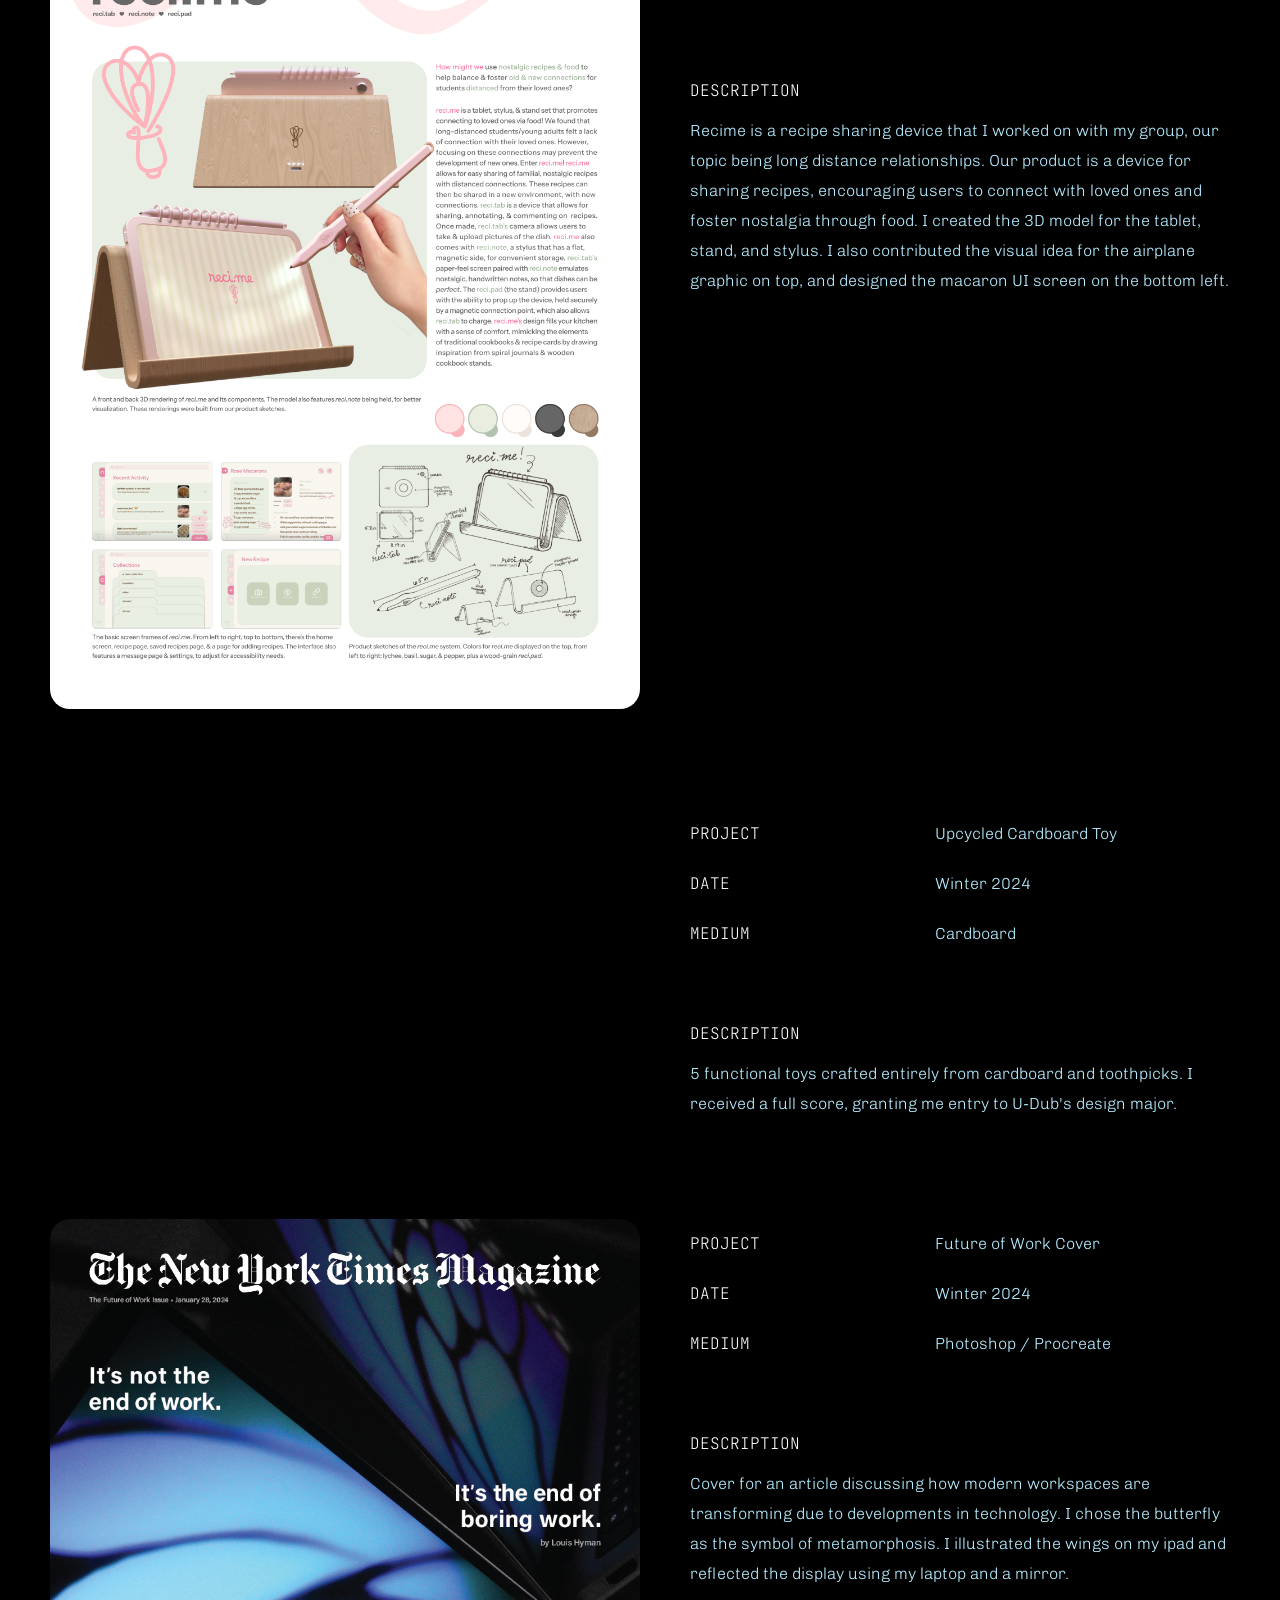
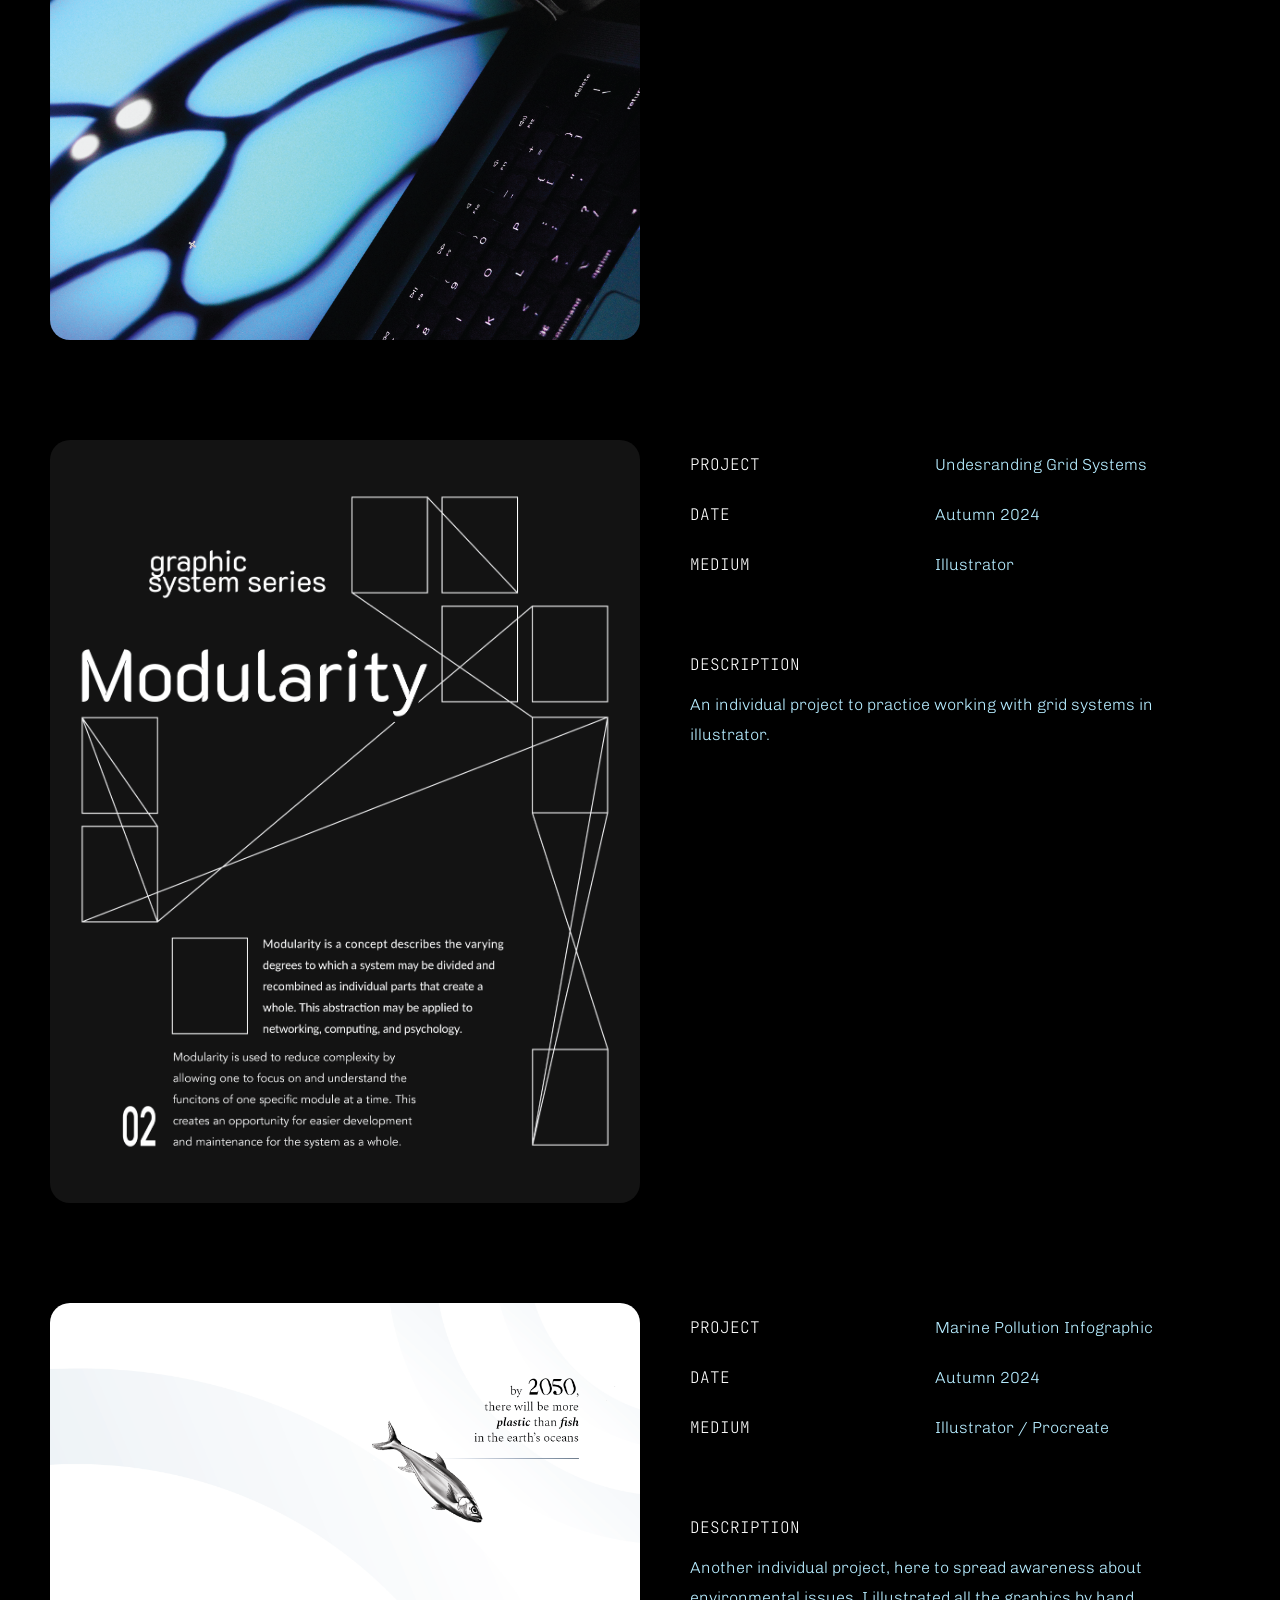
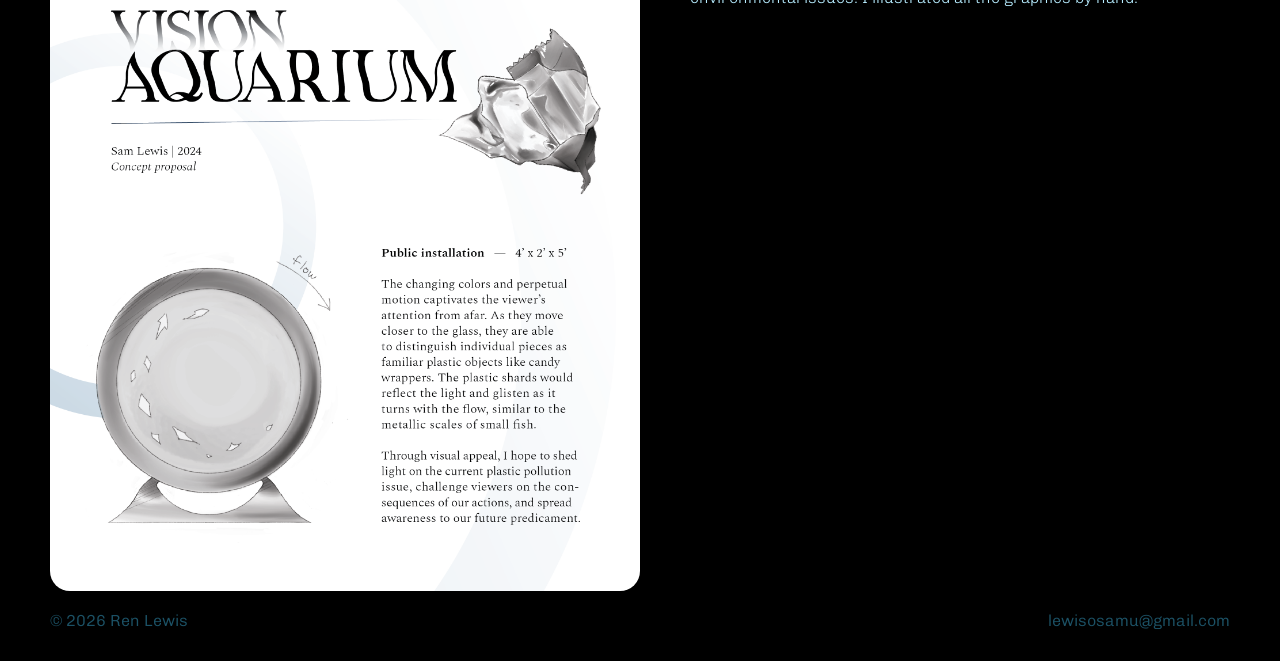
==== commit ca9c37d5: "Update coursework.html" ====
--- a/design/coursework.html
+++ b/design/coursework.html
@@ -143,7 +143,7 @@
           </p>
         </div>
       </div>
-      <img src="images-design/nytposter.png" class="image">
+      <img src="images-design/nytcover.png" class="image">
       <div class="right">
         <div class="obi1">
           <p class="subtitle">Project</p>
